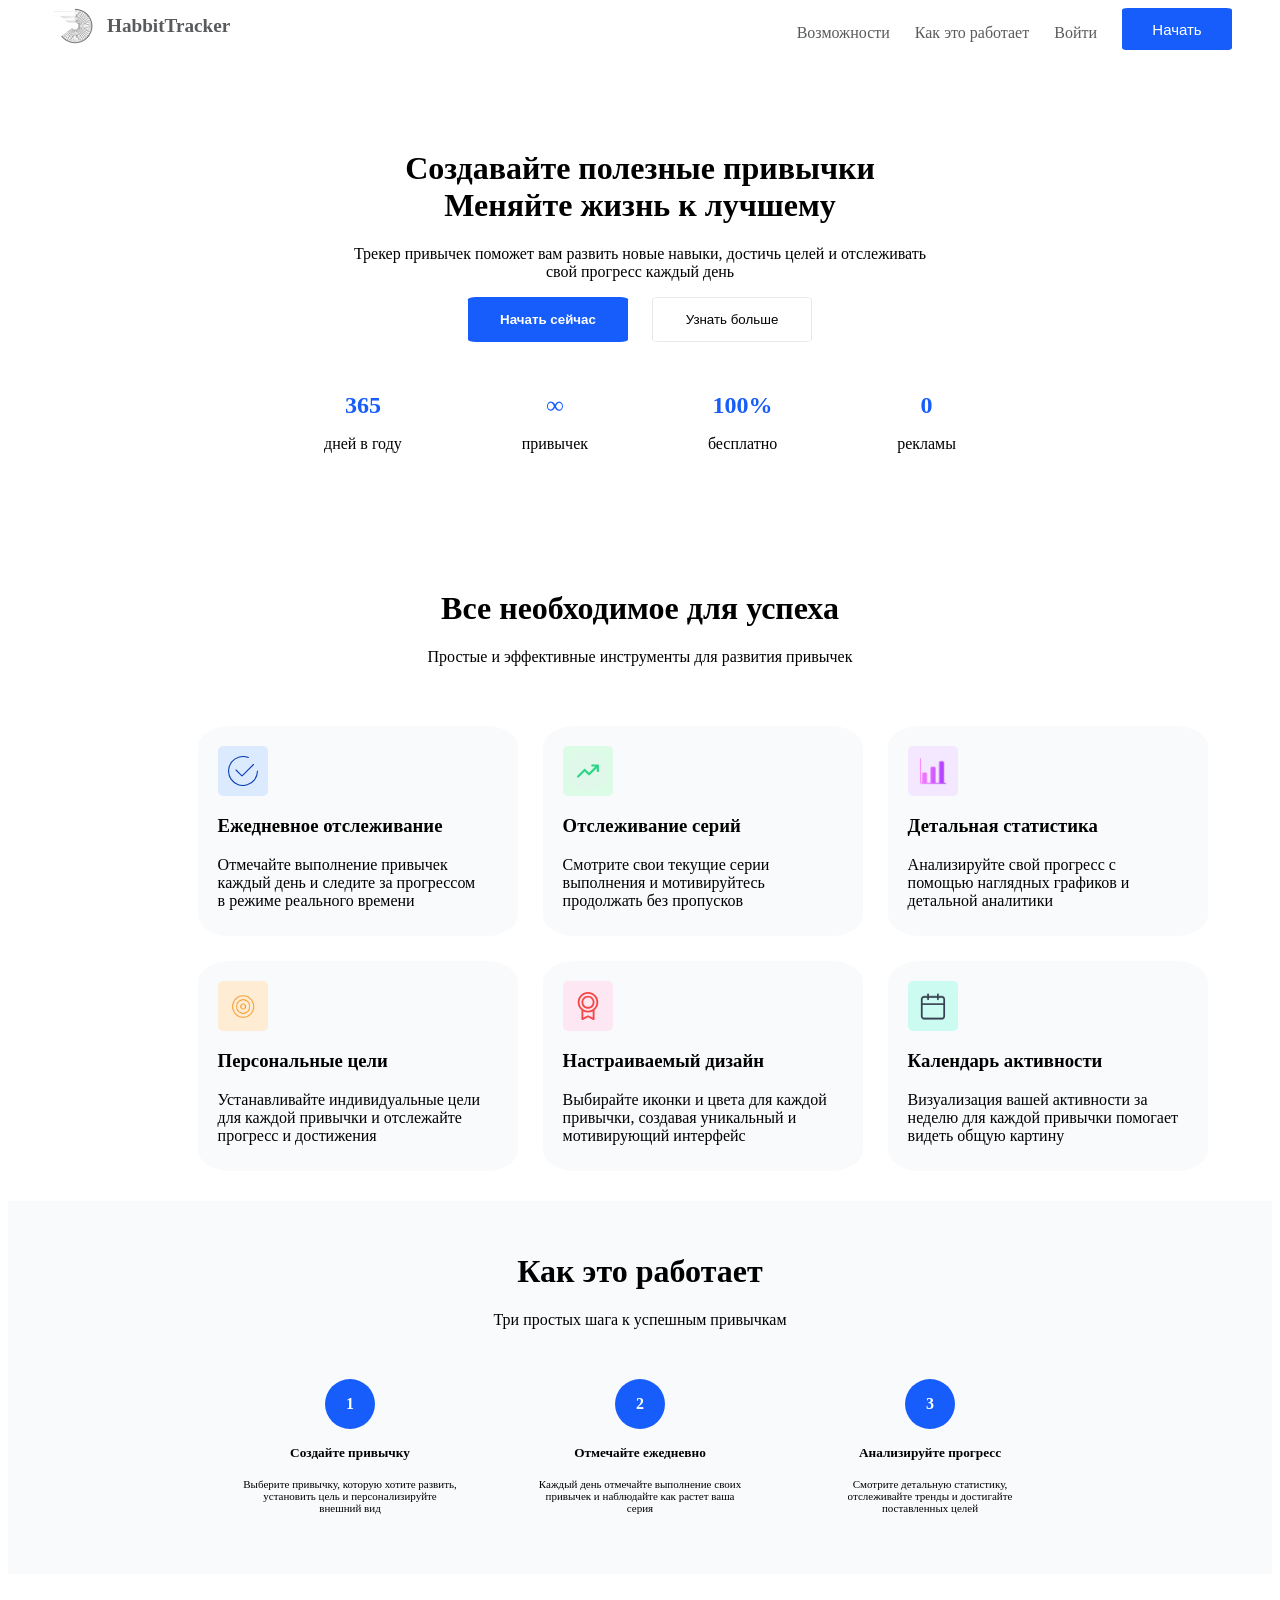
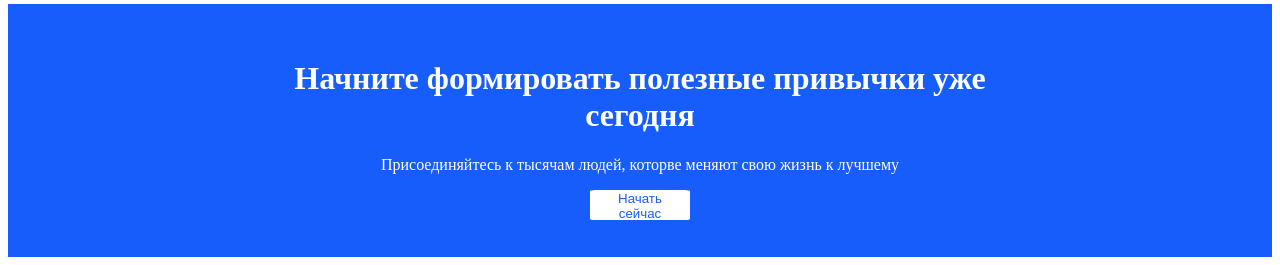
==== index.html @ 16328b17 "Initial commit" ====
<!DOCTYPE html>
<html lang="en">
<head>
    <meta charset="UTF-8">
    <meta name="viewport" content="width=device-width, initial-scale=1.0">
    <title>Трекер привычек</title>
    <link rel="stylesheet" href="style.css">
</head>
<body>
    <header class="header">
        <div class="header-logo">
            <a href="/" class="header-logo img">
                <img src="./images/logo.png" alt="HabbitTracker Logo" 
                class="header-logo-image" width="40px"
                loading="lazy">
            </a>
            <span class="header-title">HabbitTracker</span>
        </div>
        <nav class="header-menu">
            <ul class="header-menu-list">
                <li class="header-menu-item">
                    <a href="/" class="header-menu-link is-current">Возможности</a>
                </li>
                <li class="header-menu-item">
                    <a href="/" class="header-menu-link">Как это работает</a>
                </li>
                <li class="header-menu-item">
                    <a href="/" class="header-menu-link">Войти</a>
                </li>
            </ul>
            <button class="btn header-start" type="button">
                Начать
            </button>
        </nav>
    </header>
    <div class="hero-section">
        <h1 class="hero-title">Создавайте полезные привычки <br>Меняйте жизнь к лучшему</h1>
        <p class="hero-description">
            Трекер привычек поможет вам развить новые навыки, достичь целей и отслеживать <br>свой прогресс каждый день
        </p>
        <div class="button-container">
            <button class="btn btn-primary">Начать сейчас</button>
            <button class="btn btn-secondary">Узнать больше</button>
        </div>
        <div class="stats-section">
            <div class="stat-item">
                <span class="stat-number">365</span>
                <p class="stat-label">дней в году</p>
            </div>
            <div class="stat-item">
                <span class="stat-number">&#8734</span>
                <p class="stat-label">привычек</p>
            </div>
            <div class="stat-item">
                <span class="stat-number">100%</span>
                <p class="stat-label">бесплатно</p>
            </div>
            <div class="stat-item">
                <span class="stat-number">0</span>
                <p class="stat-label">рекламы</p>
            </div>
        </div>
    </div>
    <div class="features-section">
        <h1 class="features-title">Все необходимое для успеха</h1>
        <p class="features-description">Простые и эффективные инструменты для развития привычек</p>
        <div class="features-container">
            <div class="features-item">
                <div class="icon icon-galochka"><img src="./images/icons/galochka2.svg" alt=""></div>
                <h3 class="features-title">Ежедневное отслеживание</h3>
                <p class="features-title-description">
                    Отмечайте выполнение привычек<br>
                    каждый день и следите за прогрессом<br>
                    в режиме реального времени
                </p>
            </div>
            <div class="features-item">
                <div class="icon icon-strela"><img src="./images/icons/strela.svg" alt=""></div>
                <h3 class="features-title">Отслеживание серий</h3>
                <p class="features-title-description">
                    Смотрите свои текущие серии<br>
                    выполнения и мотивируйтесь<br>
                    продолжать без пропусков
                </p>
            </div>
            <div class="features-item">
                <div class="icon icon-diagram"><img src="./images/icons/diagram.png" alt=""></div>
                <h3 class="features-title">Детальная статистика</h3>
                <p class="features-title-description">
                    Анализируйте свой прогресс с<br>
                    помощью наглядных графиков и<br>
                    детальной аналитики
                </p>
            </div>
            <div class="features-item">
                <div class="icon icon-circle"><img src="./images/icons/circle.png" alt=""></div>
                <h3 class="features-title">Персональные цели</h3>
                <p class="features-title-description">
                    Устанавливайте индивидуальные цели<br>
                    для каждой привычки и отслежайте<br>
                    прогресс и достижения
                </p>
            </div>
            <div class="features-item">
                <div class="icon icon-medal"><img src="./images/icons/medal.svg" alt=""></div>
                <h3 class="features-title">Настраиваемый дизайн</h3>
                <p class="features-title-description">
                    Выбирайте иконки и цвета для каждой<br>
                    привычки, создавая уникальный и<br>
                    мотивирующий интерфейс
                </p>
            </div>
            <div class="features-item">
                <div class="icon icon-kalendar"><img src="./images/icons/kalendar.png" alt=""></div>
                <h3 class="features-title">Календарь активности</h3>
                <p class="features-title-description">
                    Визуализация вашей активности за<br>
                    неделю для каждой привычки помогает<br>
                    видеть общую картину
                </p>
            </div>
        </div>
    </div>
    <div class="works-section">
        <h1>Как это работает</h1>
        <p class="works-description">Три простых шага к успешным привычкам</p>
        <div class="works-container">
            <div class="works-item">
                <div class="works-number"><span>1</span></div>
                <h5 class="works-item-title">Создайте привычку</h5>
                <p class="works-item-description">
                    Выберите привычку, которую хотите развить,<br>
                    установить цель и персонализируйте<br>
                    внешний вид
                </p>
            </div>
            <div class="works-item">
                <div class="works-number"><span>2</span></div>
                <h5 class="works-item-title">Отмечайте ежедневно</h5>
                <p class="works-item-description">
                    Каждый день отмечайте выполнение своих<br>
                    привычек и наблюдайте как растет ваша<br>
                    серия
                </p>
            </div>
            <div class="works-item">
                <div class="works-number"><span>3</span></div>
                <h5 class="works-item-title">Анализируйте прогресс</h5>
                <p class="works-item-description">
                    Смотрите детальную статистику,<br>
                    отслеживайте тренды и достигайте<br>
                    поставленных целей
                </p>
            </div>
        </div>
    </div>
    <div class="start-section">
        <h1 class="start-title">Начните формировать полезные привычки уже<br>сегодня</h1>
        <p class="start-description">Присоединяйтесь к тысячам людей, которве меняют свою жизнь к лучшему</p>
        <button class="btn btn-now">Начать сейчас</button>
    </div>


</body>
</html>
---- style.css ----
ul {
    list-style-type: none;
}
 a {
    text-decoration: none;
 }

 .btn {
    background-color: rgb(22,93,251);
    color: white;
    border-radius: 5%;
    border: none;
 }

.header {
    display: flex;
    flex-direction: row;
    justify-content: space-between;
    color: rgba(79, 81, 83, 0.949); 
    height: 42px;
    margin-inline: 40px;
    background-color: #fff;
}

.header-logo-image,
.header-title {
  vertical-align: middle;
  margin-inline: 5px;
}

.header-title {
    font-weight: 900;
    font-size: 1.2em;
}

.header-menu-list {
    display: flex;
    flex-direction: row;
    gap: 25px;
}

.header-menu {
    display: flex;
    flex-direction: row;
    gap: 25px;
}

.header-menu-list a {
    color: rgba(79, 81, 83, 0.949); 
}

.header-start {
    
    width: 110px;
    font-size: 15px;
}

.header-start:hover {
    background-color: #2c226f;
}

.header-menu-item a:hover {
    font-size: 1.3em;
}

.hero-section {
    height: 340px;
    text-align: center;
    margin-block: 100px;
   
}

.stats-section {
    display: flex;
    flex-direction: row;
    justify-content: space-between;
    width: 50%;
    margin-inline: auto;
    margin-top: 50px;
    

}

.stat-number {
    color: rgb(22,93,251);
    font-size: 1.5em;
    font-weight: 900;
}

.button-container .btn {
    width: 160px;
    height: 45px;
}

.btn-primary {
    font-weight: 700;
    margin-right: 10px;
}

.btn-secondary {
    background-color: #fff;
    color: black;
    border: 1px solid rgb(230,232,235);
    margin-left: 10px;
}

.icon {
    width: 50px;
    height: 50px;
    display: flex;
    justify-content: center;
    align-items: center;
    border-radius: 10%;
}

.icon-galochka {
    background-color: rgb(219,234,254);
}

.icon-strela {
    background-color: rgb(220,252,231);
}

.icon-diagram {
    background-color: rgb(243,232,255);
}

.icon-circle {
    background-color: rgb(255,236,212);
}

.icon-medal {
    background-color: rgb(253,231,243);
}

.icon-kalendar {
    background-color: rgb(203,251,241);
}

.icon img {
    width: 30px;
}

.features-section {
    text-align: center;
}

.features-item:nth-child(2) img {
    width: 40px;
}

.features-container {
    margin-top: 60px;
    width: 70%;
    text-align: left;
    display: grid;
    grid-template-columns: repeat(3, 1fr);
    grid-template-rows: repeat(2, 1fr);
    gap: 25px;
    margin-inline: auto;
}

.features-item {
    width: 280px;
    height: 170px;
    padding: 20px;
    background-color: rgb(249,250,251);
    border-radius: 10%;
}

.works-section {
    background-color: rgb(249,250,251);
    text-align: center;
    padding-block: 30px;
    margin-block: 30px;
}

.works-container {
    display: flex;
    flex-direction: row;
    justify-content: center;
    align-items: flex-start;
    gap: 40px;
    margin-block: 30px;
    margin-top: 50px;
    padding: 0 20px;
    margin-inline: auto;
    width: 100%;
    max-width: 900px;
}

.works-item {
    display: flex;
    flex-direction: column;
    align-items: center;
    text-align: center;
    width: 250px;
    margin: 0px;
}

.works-number {
    border-radius: 50%;
    background-color: rgb(22,93,251);
    width: 50px;
    height: 50px;
    display: flex;
    align-items: center;
    justify-content: center;
    margin-inline: auto;
    color: white;
    font-weight: 900;
}

.works-item-description {
    margin: 0;
    padding: 0;
}

.works-item-description {
    margin: 0;
    padding: 0;
    font-size: 11px;
}

.works-item-title {
    line-height: 30%;
}

.start-section {
    background-color: rgb(22,93,251);
    width: 100%;
    color: white;
    text-align: center;
    padding-block: 35px;
}

.btn-now {
    background-color: white;
    color: rgb(22,93,251);
    width: 100px;
    height: 30px;
}
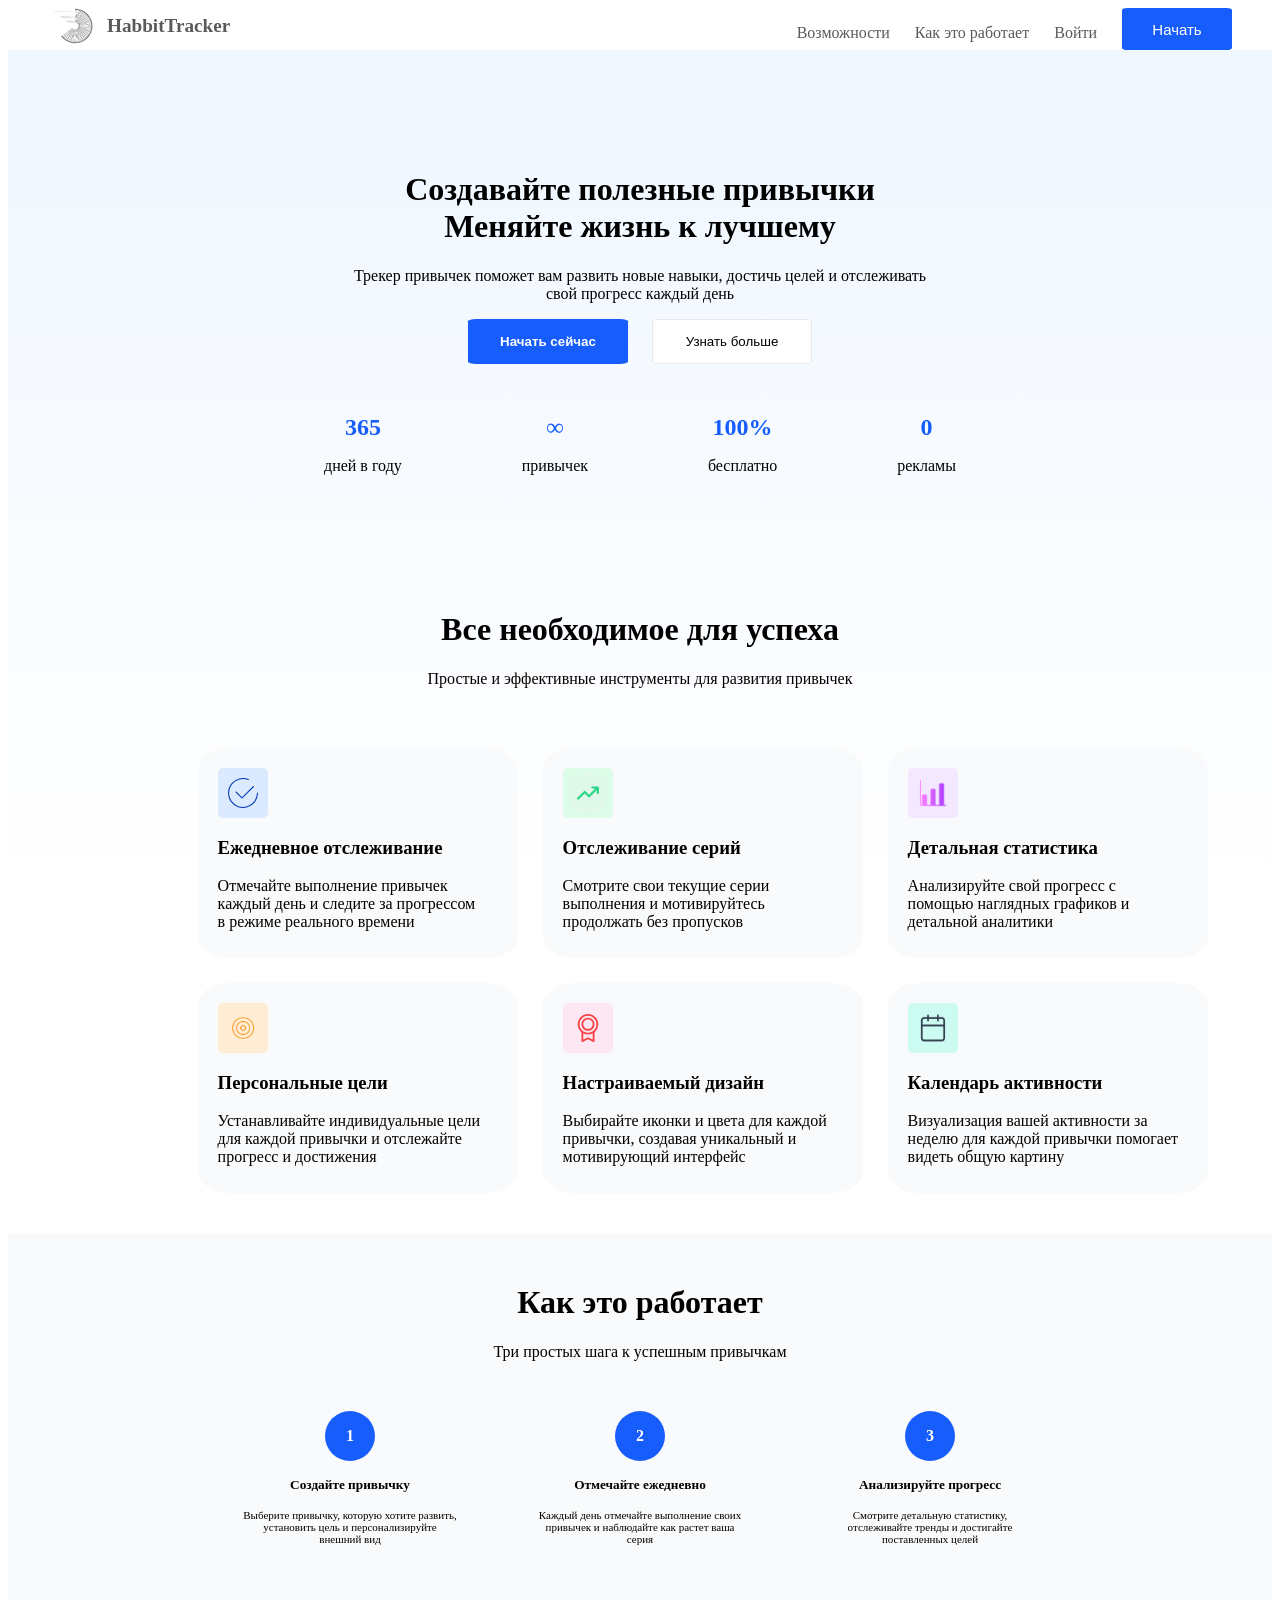
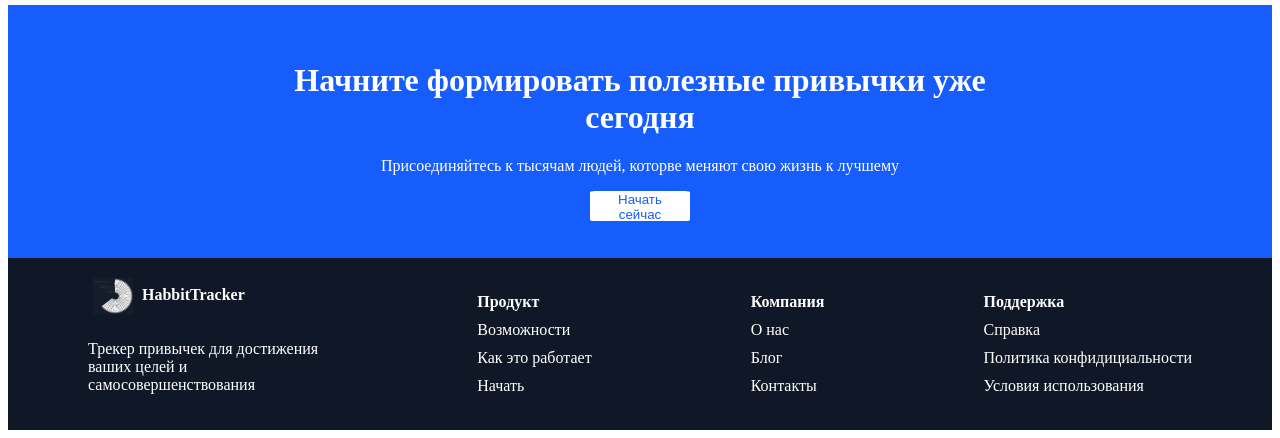
==== commit 55f1e6da: "Добавлена страница Добавить привычку" ====
--- a/index.html
+++ b/index.html
@@ -33,13 +33,14 @@
             </button>
         </nav>
     </header>
+    <div class="top-gradient">
     <div class="hero-section">
         <h1 class="hero-title">Создавайте полезные привычки <br>Меняйте жизнь к лучшему</h1>
         <p class="hero-description">
             Трекер привычек поможет вам развить новые навыки, достичь целей и отслеживать <br>свой прогресс каждый день
         </p>
         <div class="button-container">
-            <button class="btn btn-primary">Начать сейчас</button>
+            <button class="btn btn-primary" onclick="window.location.href='addHabbit.html'">Начать сейчас</button>
             <button class="btn btn-secondary">Узнать больше</button>
         </div>
         <div class="stats-section">
@@ -120,6 +121,7 @@
                 </p>
             </div>
         </div>
+    </div>
     </div>
     <div class="works-section">
         <h1>Как это работает</h1>
@@ -159,7 +161,42 @@
         <p class="start-description">Присоединяйтесь к тысячам людей, которве меняют свою жизнь к лучшему</p>
         <button class="btn btn-now">Начать сейчас</button>
     </div>
-
-
+    <footer class="footer">
+        <div class="about-container">
+            <div class="about-item about-tracker">
+                <div class="footer-logo">
+                    <a href="/" class="header-logo img">
+                        <img src="./images/logo.png" alt="HabbitTracker Logo" 
+                        class="header-logo-image" width="40px"
+                        loading="lazy">
+                    </a>
+                    <span class="footer-title">HabbitTracker</span>
+                </div>
+                <p class="about-tracker-description">
+                    Трекер привычек для достижения<br>
+                    ваших целей и<br>
+                    самосовершенствования
+                </p>
+            </div>
+            <div class="about-item about-product">
+                <a>Продукт</a>
+                <a>Возможности</a>
+                <a>Как это работает</a>
+                <a>Начать</a>
+            </div>
+            <div class="about-item about-company">
+                <a>Компания</a>
+                <a>О нас</a>
+                <a>Блог</a>
+                <a>Контакты</a>
+            </div>
+            <div class="about-item about-support">
+                <a>Поддержка</a>
+                <a>Справка</a>
+                <a>Политика конфидициальности</a>
+                <a>Условия использования</a>
+            </div>
+        </div>
+    </footer>
 </body>
 </html>
--- a/style.css
+++ b/style.css
@@ -67,9 +67,12 @@
 .hero-section {
     height: 340px;
     text-align: center;
-    margin-block: 100px;
+    padding-block: 100px;
    
 }
+
+.top-gradient {
+  background: linear-gradient(to bottom, rgb(238,246,255), white) fixed;}
 
 .stats-section {
     display: flex;
@@ -96,6 +99,10 @@
 .btn-primary {
     font-weight: 700;
     margin-right: 10px;
+}
+
+.btn-primary:hover {
+    background-color: #2c226f;
 }
 
 .btn-secondary {
@@ -103,6 +110,10 @@
     color: black;
     border: 1px solid rgb(230,232,235);
     margin-left: 10px;
+}
+
+.btn-secondary:hover {
+    background-color: #c3c1c1;
 }
 
 .icon {
@@ -169,11 +180,13 @@
     border-radius: 10%;
 }
 
+
+
 .works-section {
     background-color: rgb(249,250,251);
     text-align: center;
     padding-block: 30px;
-    margin-block: 30px;
+    margin-top: 40px;
 }
 
 .works-container {
@@ -242,6 +255,42 @@
     height: 30px;
 }
 
-
-
-
+.btn-now:hover {
+    background-color: #2c226f;
+    color: white;
+}
+
+.footer {
+    background-color: rgb(16,24,40);
+    color: white;
+
+}
+
+.about-container {
+    display: flex;
+    flex-direction: row;
+    justify-content: space-between;
+    padding: 20px 80px;
+    
+}
+
+.about-item {
+    display: flex;
+    flex-direction: column;
+    justify-content: center;
+    gap: 10px;
+}
+
+.about-item a:nth-child(1),
+.footer-logo span {
+    font-weight: 900;
+}
+
+.about-item a:not(:nth-child(1)) {
+    cursor: pointer;
+}
+
+
+
+
+
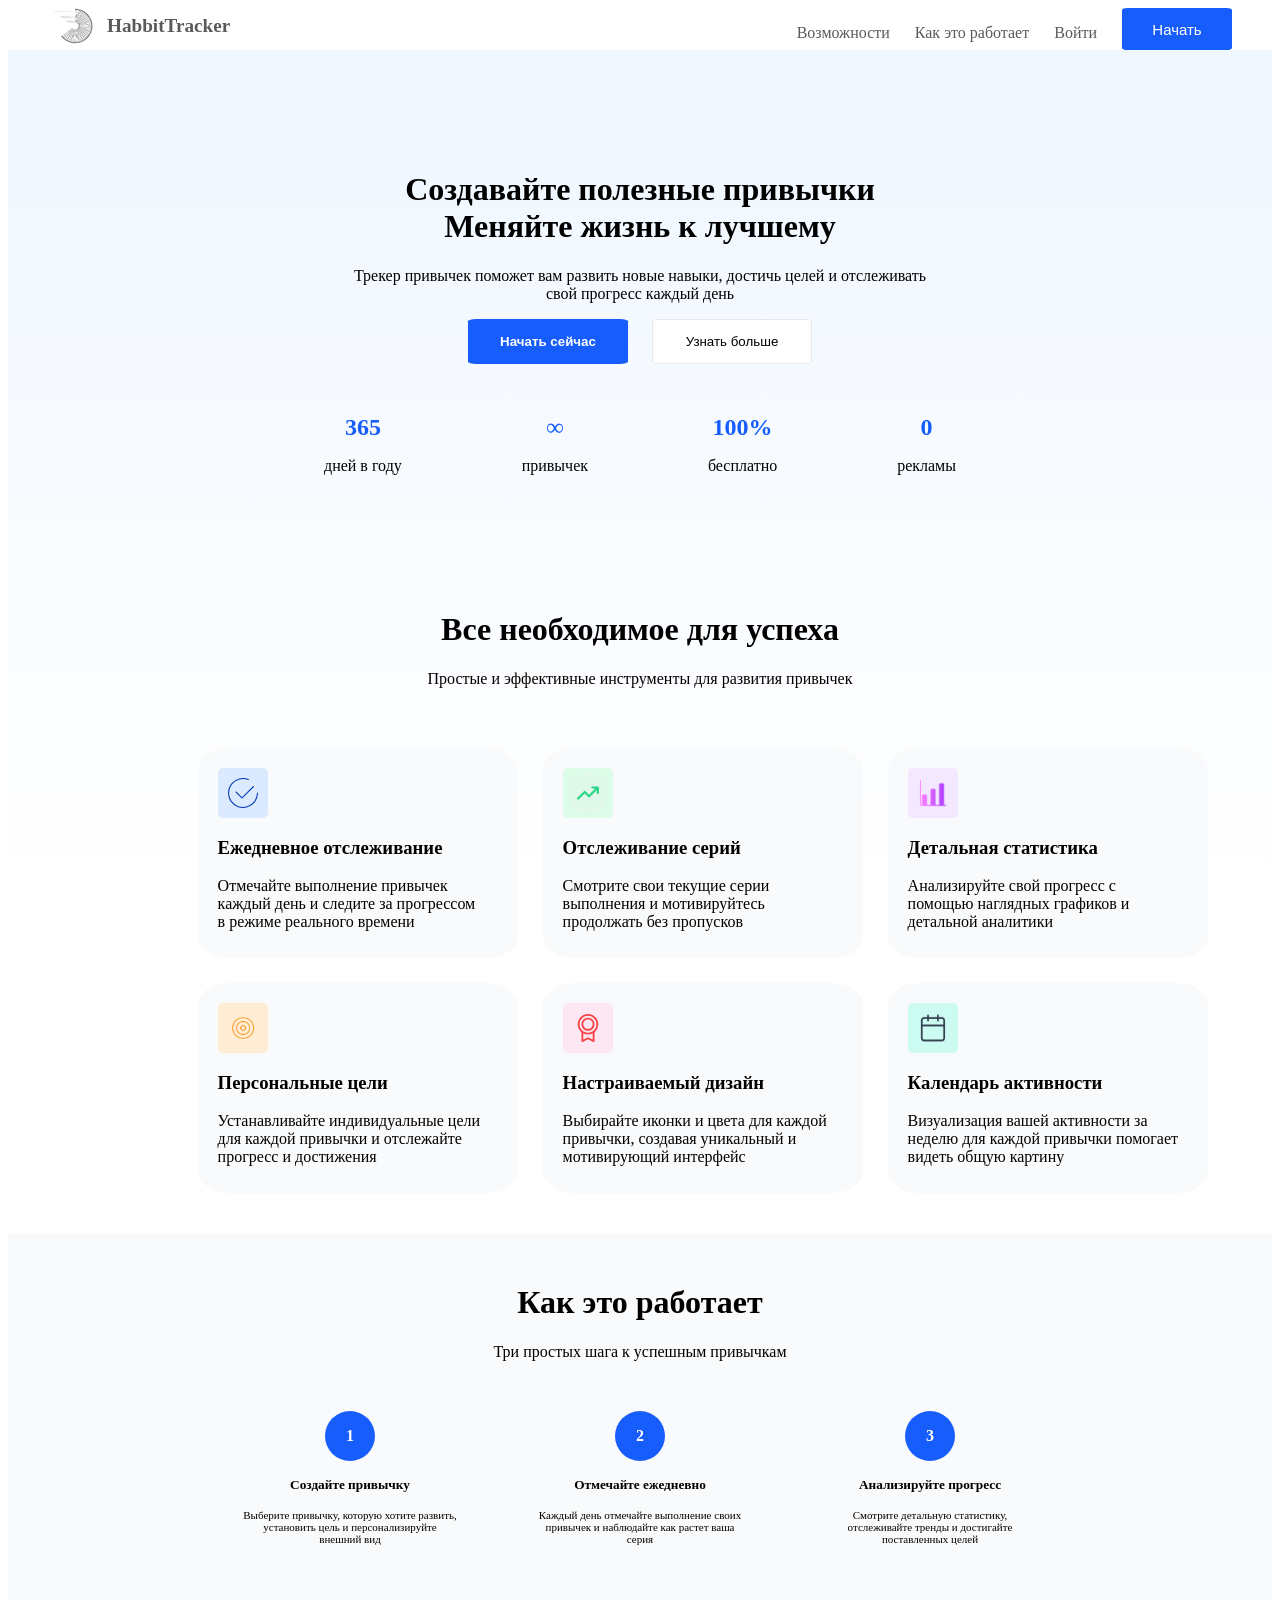
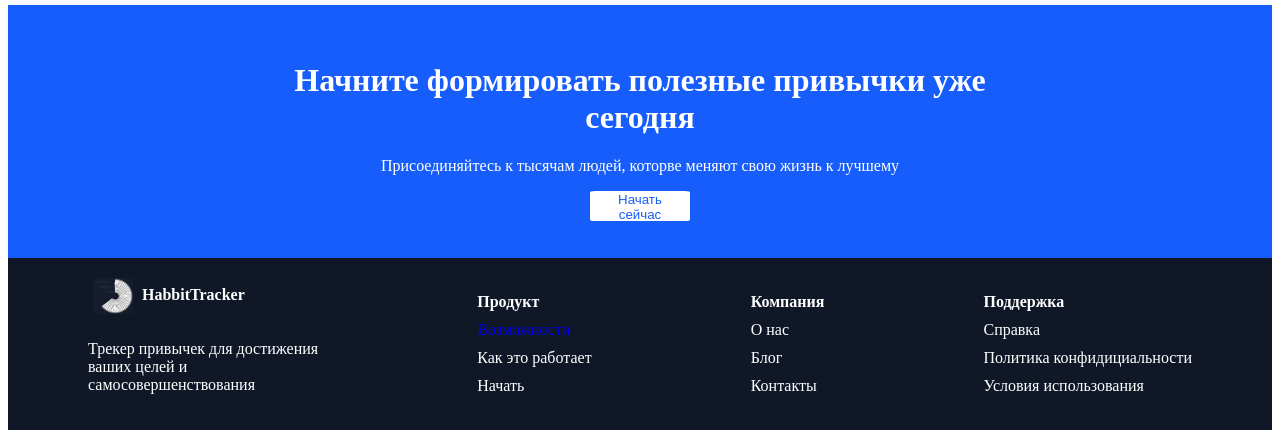
==== commit 6f32ce1c: "Доработки" ====
--- a/index.html
+++ b/index.html
@@ -19,16 +19,16 @@
         <nav class="header-menu">
             <ul class="header-menu-list">
                 <li class="header-menu-item">
-                    <a href="/" class="header-menu-link is-current">Возможности</a>
+                    <a href="#knowAbout" class="header-menu-link is-current">Возможности</a>
                 </li>
                 <li class="header-menu-item">
-                    <a href="/" class="header-menu-link">Как это работает</a>
+                    <a href="#howWork" class="header-menu-link">Как это работает</a>
                 </li>
                 <li class="header-menu-item">
-                    <a href="/" class="header-menu-link">Войти</a>
+                    <a href="./myHabbits.html" class="header-menu-link">Войти</a>
                 </li>
             </ul>
-            <button class="btn header-start" type="button">
+            <button class="btn header-start" type="button" onclick="window.location.href='myHabbits.html'">
                 Начать
             </button>
         </nav>
@@ -40,8 +40,8 @@
             Трекер привычек поможет вам развить новые навыки, достичь целей и отслеживать <br>свой прогресс каждый день
         </p>
         <div class="button-container">
-            <button class="btn btn-primary" onclick="window.location.href='addHabbit.html'">Начать сейчас</button>
-            <button class="btn btn-secondary">Узнать больше</button>
+            <button class="btn btn-primary" onclick="window.location.href='myHabbits.html'">Начать сейчас</button>
+            <button class="btn btn-secondary" onclick="window.location.href='#knowAbout'">Узнать больше</button>
         </div>
         <div class="stats-section">
             <div class="stat-item">
@@ -63,7 +63,7 @@
         </div>
     </div>
     <div class="features-section">
-        <h1 class="features-title">Все необходимое для успеха</h1>
+        <h1 class="features-title" id="knowAbout">Все необходимое для успеха</h1>
         <p class="features-description">Простые и эффективные инструменты для развития привычек</p>
         <div class="features-container">
             <div class="features-item">
@@ -123,7 +123,7 @@
         </div>
     </div>
     </div>
-    <div class="works-section">
+    <div class="works-section" id="howWork">
         <h1>Как это работает</h1>
         <p class="works-description">Три простых шага к успешным привычкам</p>
         <div class="works-container">
@@ -159,7 +159,7 @@
     <div class="start-section">
         <h1 class="start-title">Начните формировать полезные привычки уже<br>сегодня</h1>
         <p class="start-description">Присоединяйтесь к тысячам людей, которве меняют свою жизнь к лучшему</p>
-        <button class="btn btn-now">Начать сейчас</button>
+        <button class="btn btn-now" onclick="window.location.href='myHabbits.html'">Начать сейчас</button>
     </div>
     <footer class="footer">
         <div class="about-container">
@@ -180,7 +180,7 @@
             </div>
             <div class="about-item about-product">
                 <a>Продукт</a>
-                <a>Возможности</a>
+                <a href="#knowAbout">Возможности</a>
                 <a>Как это работает</a>
                 <a>Начать</a>
             </div>
--- a/style.css
+++ b/style.css
@@ -290,7 +290,15 @@
     cursor: pointer;
 }
 
-
-
-
-
+@media (max-width: 1100px) {
+    .features-item {
+        padding: 4px;
+    }
+    .features-container {
+        width: 90%;
+        padding-bottom: 5px;
+    }
+}
+
+
+
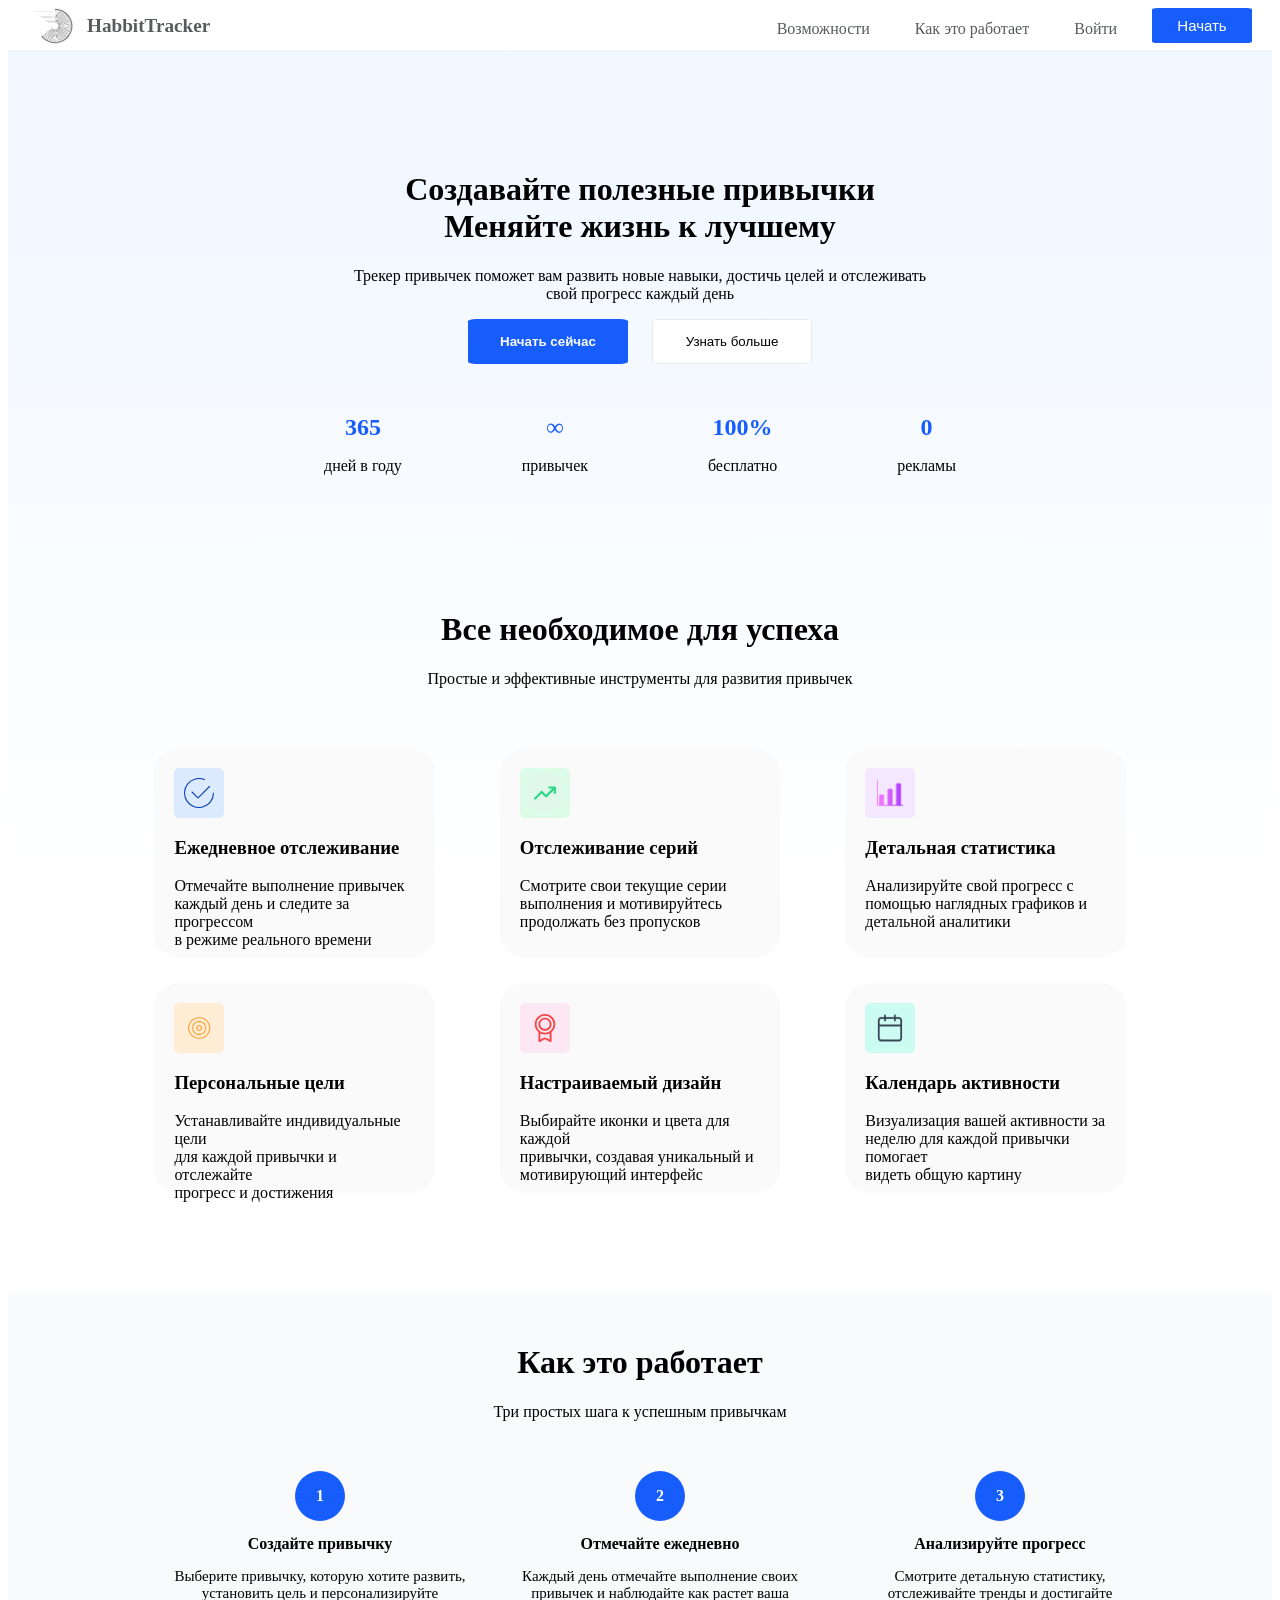
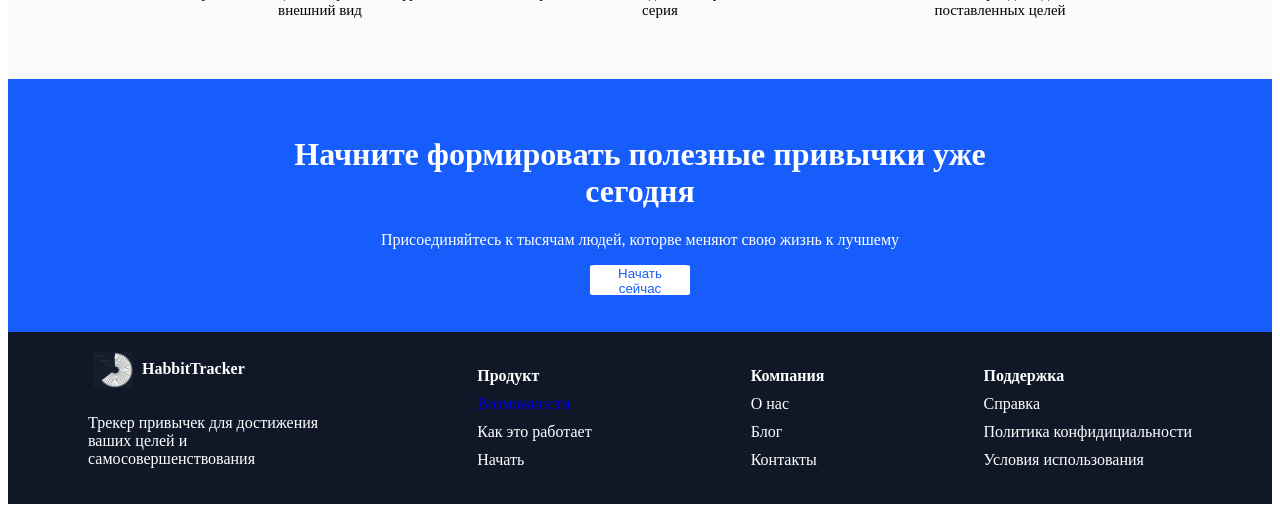
==== commit d1c84c2f: "Доработки адаптивной верстки начальной страницы" ====
--- a/index.html
+++ b/index.html
@@ -129,7 +129,7 @@
         <div class="works-container">
             <div class="works-item">
                 <div class="works-number"><span>1</span></div>
-                <h5 class="works-item-title">Создайте привычку</h5>
+                <h4 class="works-item-title">Создайте привычку</h4>
                 <p class="works-item-description">
                     Выберите привычку, которую хотите развить,<br>
                     установить цель и персонализируйте<br>
@@ -138,7 +138,7 @@
             </div>
             <div class="works-item">
                 <div class="works-number"><span>2</span></div>
-                <h5 class="works-item-title">Отмечайте ежедневно</h5>
+                <h4 class="works-item-title">Отмечайте ежедневно</h4>
                 <p class="works-item-description">
                     Каждый день отмечайте выполнение своих<br>
                     привычек и наблюдайте как растет ваша<br>
@@ -147,7 +147,7 @@
             </div>
             <div class="works-item">
                 <div class="works-number"><span>3</span></div>
-                <h5 class="works-item-title">Анализируйте прогресс</h5>
+                <h4 class="works-item-title">Анализируйте прогресс</h4>
                 <p class="works-item-description">
                     Смотрите детальную статистику,<br>
                     отслеживайте тренды и достигайте<br>
--- a/style.css
+++ b/style.css
@@ -19,7 +19,7 @@
     justify-content: space-between;
     color: rgba(79, 81, 83, 0.949); 
     height: 42px;
-    margin-inline: 40px;
+    margin-inline: 20px;
     background-color: #fff;
 }
 
@@ -38,6 +38,7 @@
     display: flex;
     flex-direction: row;
     gap: 25px;
+    align-items: center;
 }
 
 .header-menu {
@@ -51,9 +52,21 @@
 }
 
 .header-start {
-    
-    width: 110px;
+    width: 100px;
+    height: 35px;
     font-size: 15px;
+}
+
+.header-menu-item {
+    height: 42px;
+    display: flex;
+    align-items: center;
+}
+
+.header-menu-item a {
+    text-decoration: none;
+    color: rgba(79, 81, 83, 0.949);
+    padding: 0 10px
 }
 
 .header-start:hover {
@@ -61,7 +74,7 @@
 }
 
 .header-menu-item a:hover {
-    font-size: 1.3em;
+    font-size: 1.1em;
 }
 
 .hero-section {
@@ -81,8 +94,6 @@
     width: 50%;
     margin-inline: auto;
     margin-top: 50px;
-    
-
 }
 
 .stat-number {
@@ -155,6 +166,7 @@
 
 .features-section {
     text-align: center;
+    padding-bottom: 100px;
 }
 
 .features-item:nth-child(2) img {
@@ -163,21 +175,26 @@
 
 .features-container {
     margin-top: 60px;
-    width: 70%;
+    width: 80%;
+    max-width: 1100px;
     text-align: left;
     display: grid;
-    grid-template-columns: repeat(3, 1fr);
+    grid-template-columns: repeat(3, minmax(280px, 1fr));
     grid-template-rows: repeat(2, 1fr);
     gap: 25px;
-    margin-inline: auto;
+    margin-left: auto; /* центрирование по горизонтали */
+    margin-right: auto;
 }
 
 .features-item {
-    width: 280px;
+    text-align: left;
+    width: 75%;
     height: 170px;
     padding: 20px;
-    background-color: rgb(249,250,251);
+    background-color: rgb(250, 250, 250);
     border-radius: 10%;
+    margin-left: auto; /* центрирование по горизонтали */
+    margin-right: auto;
 }
 
 
@@ -186,7 +203,6 @@
     background-color: rgb(249,250,251);
     text-align: center;
     padding-block: 30px;
-    margin-top: 40px;
 }
 
 .works-container {
@@ -200,7 +216,6 @@
     padding: 0 20px;
     margin-inline: auto;
     width: 100%;
-    max-width: 900px;
 }
 
 .works-item {
@@ -208,7 +223,7 @@
     flex-direction: column;
     align-items: center;
     text-align: center;
-    width: 250px;
+    width: 300px;
     margin: 0px;
 }
 
@@ -233,7 +248,7 @@
 .works-item-description {
     margin: 0;
     padding: 0;
-    font-size: 11px;
+    font-size: 15px;
 }
 
 .works-item-title {
@@ -290,15 +305,75 @@
     cursor: pointer;
 }
 
-@media (max-width: 1100px) {
+
+@media (max-width: 1200px) {
+    .icon {
+        margin-top: 10px;
+    }
     .features-item {
-        padding: 4px;
+        padding: 0px 10px;
+        max-width: 450px;
+        min-height: 165px;
+        font-size: smaller;
+        background-color: white;
+
     }
     .features-container {
-        width: 90%;
-        padding-bottom: 5px;
+        width: 80%;
+        padding: 40px 10px 20px 10px;
+        margin-left: auto;
+        margin-right: auto;
+        gap: 20px;
+        grid-template-columns: repeat(2, minmax(250px, 1fr));
+        grid-template-rows: repeat(3, 1fr);
     }
 }
 
-
-
+@media (max-width: 950px) {
+.about-container {
+    flex-wrap: wrap;
+    padding: 10px 20px;
+    gap: 10px;
+}
+.stats-section {
+    width: 70%;
+}
+.features-item {
+    max-width: 100%;
+    width: 95%;
+    padding-top: 20px;
+}
+.features-section {
+    padding-bottom: 30px;
+}
+
+
+}
+
+@media (max-width: 800px) {
+.header-title {
+    display: none;
+}
+.header-menu-item:nth-child(2) {
+    width: 149px;
+}
+.header-menu-list {
+    gap: 0px;
+}
+.works-container{
+    width: 93%;
+}
+.features-container{
+    width: 95%;
+}
+.works-item {
+    margin-left: auto;
+    margin-right: auto;
+}
+.works-container {
+    flex-direction: column;
+}
+}
+
+
+
